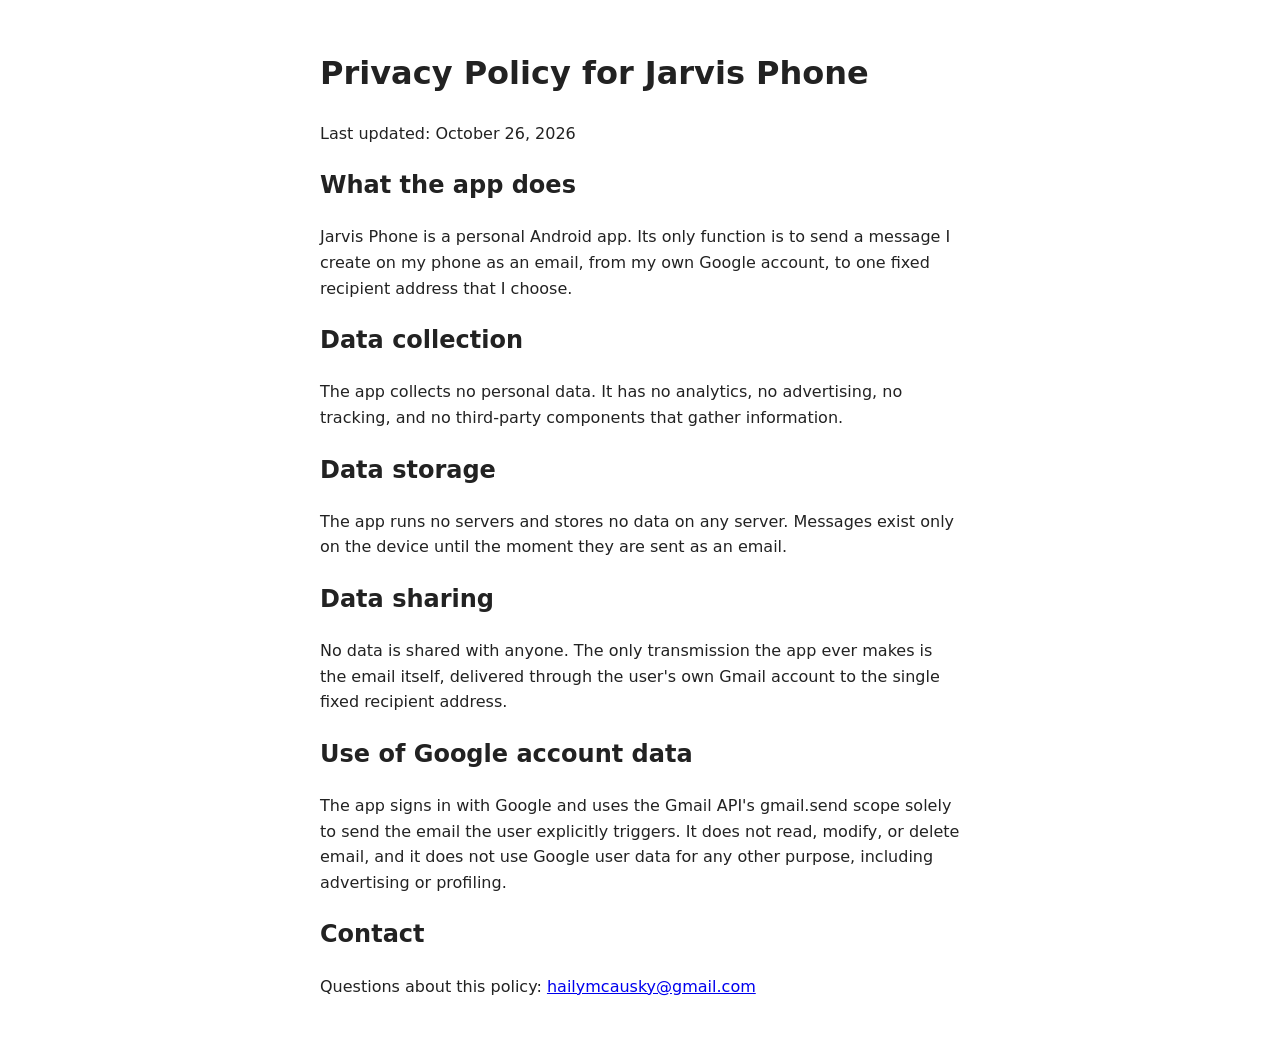
==== privacy.html @ 6da9252f "Add privacy.html This file contains the privacy policy for the Jarvis Phone app, detailing data coll" ====
<!DOCTYPE html>
<html lang="en">
<head>
<meta charset="utf-8">
<meta name="viewport" content="width=device-width, initial-scale=1">
<title>Privacy Policy - Jarvis Phone</title>
<style>body{font-family:system-ui,sans-serif;max-width:640px;margin:3rem auto;padding:0 1rem;line-height:1.6;color:#222}</style>
</head>
<body>
<h1>Privacy Policy for Jarvis Phone</h1>
<p>Last updated: October 26, 2026</p>
<h2>What the app does</h2>
<p>Jarvis Phone is a personal Android app. Its only function is to send a message I create on my phone as an email, from my own Google account, to one fixed recipient address that I choose.</p>
<h2>Data collection</h2>
<p>The app collects no personal data. It has no analytics, no advertising, no tracking, and no third-party components that gather information.</p>
<h2>Data storage</h2>
<p>The app runs no servers and stores no data on any server. Messages exist only on the device until the moment they are sent as an email.</p>
<h2>Data sharing</h2>
<p>No data is shared with anyone. The only transmission the app ever makes is the email itself, delivered through the user's own Gmail account to the single fixed recipient address.</p>
<h2>Use of Google account data</h2>
<p>The app signs in with Google and uses the Gmail API's gmail.send scope solely to send the email the user explicitly triggers. It does not read, modify, or delete email, and it does not use Google user data for any other purpose, including advertising or profiling.</p>
<h2>Contact</h2>
<p>Questions about this policy: <a href="mailto:hailymcausky@gmail.com">hailymcausky@gmail.com</a></p>
</body>
</html>
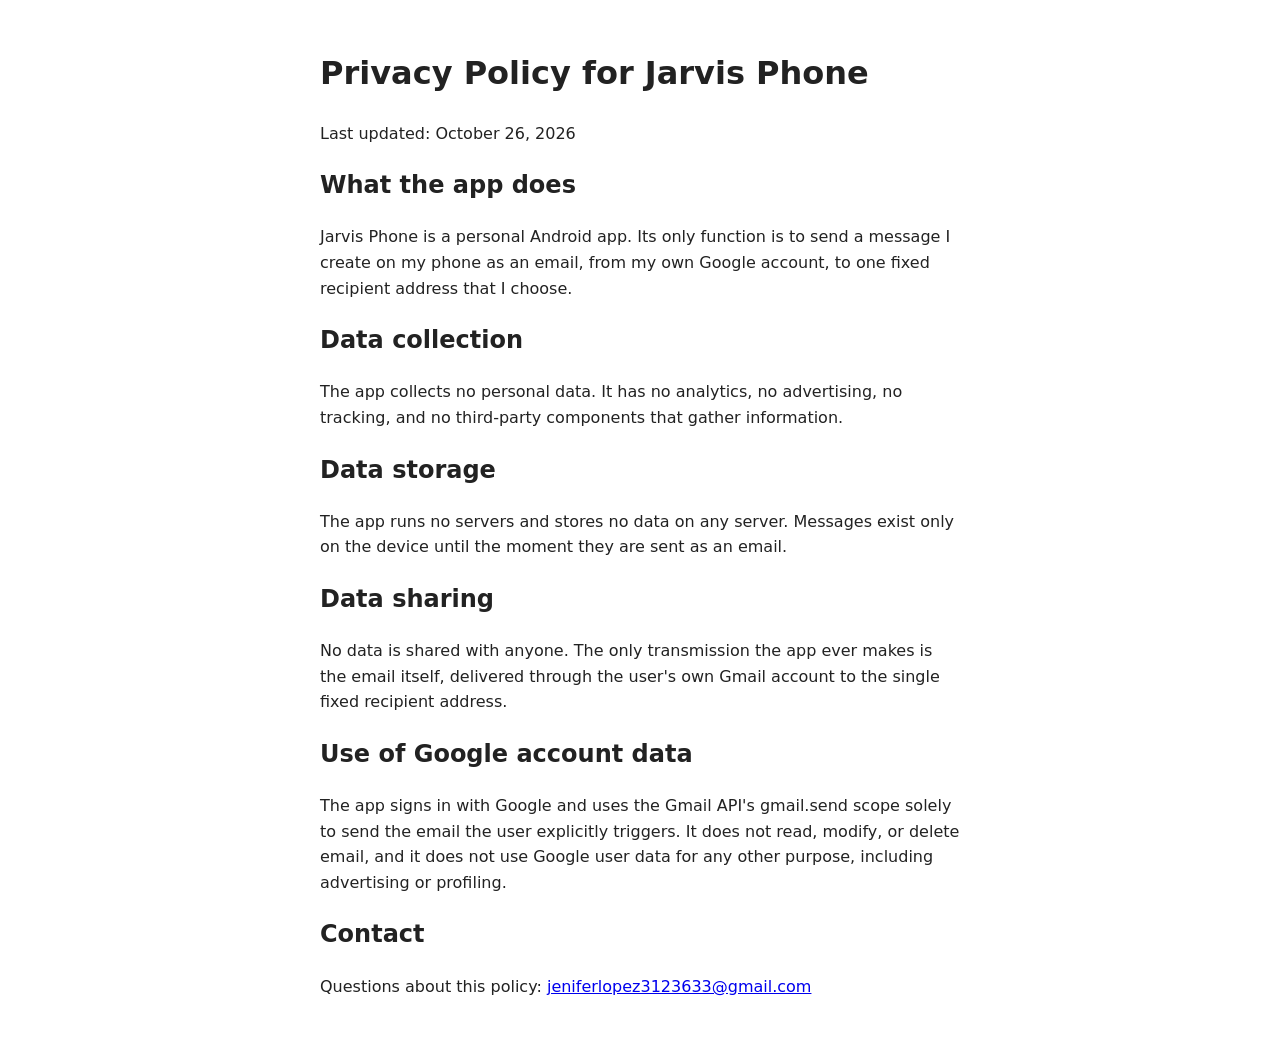
==== commit b80e5192: "Update privacy contact address" ====
--- a/privacy.html
+++ b/privacy.html
@@ -20,6 +20,6 @@
 <h2>Use of Google account data</h2>
 <p>The app signs in with Google and uses the Gmail API's gmail.send scope solely to send the email the user explicitly triggers. It does not read, modify, or delete email, and it does not use Google user data for any other purpose, including advertising or profiling.</p>
 <h2>Contact</h2>
-<p>Questions about this policy: <a href="mailto:hailymcausky@gmail.com">hailymcausky@gmail.com</a></p>
+<p>Questions about this policy: <a href="mailto:jeniferlopez3123633@gmail.com">jeniferlopez3123633@gmail.com</a></p>
 </body>
 </html>
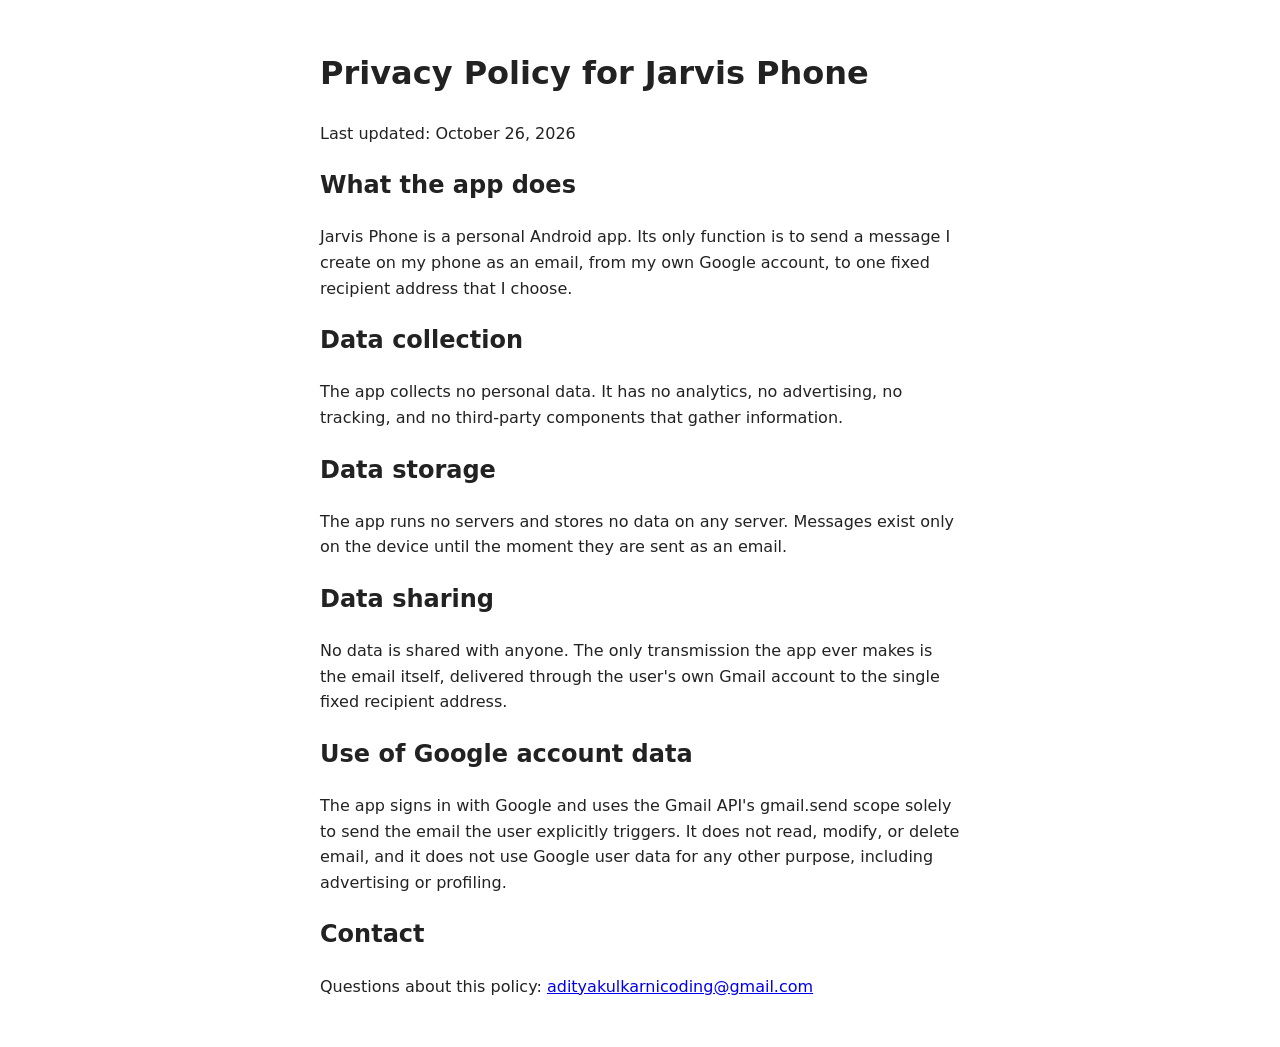
==== commit a9303bc3: "Point the privacy contact at the coding email" ====
--- a/privacy.html
+++ b/privacy.html
@@ -20,6 +20,6 @@
 <h2>Use of Google account data</h2>
 <p>The app signs in with Google and uses the Gmail API's gmail.send scope solely to send the email the user explicitly triggers. It does not read, modify, or delete email, and it does not use Google user data for any other purpose, including advertising or profiling.</p>
 <h2>Contact</h2>
-<p>Questions about this policy: <a href="mailto:jeniferlopez3123633@gmail.com">jeniferlopez3123633@gmail.com</a></p>
+<p>Questions about this policy: <a href="mailto:adityakulkarnicoding@gmail.com">adityakulkarnicoding@gmail.com</a></p>
 </body>
 </html>
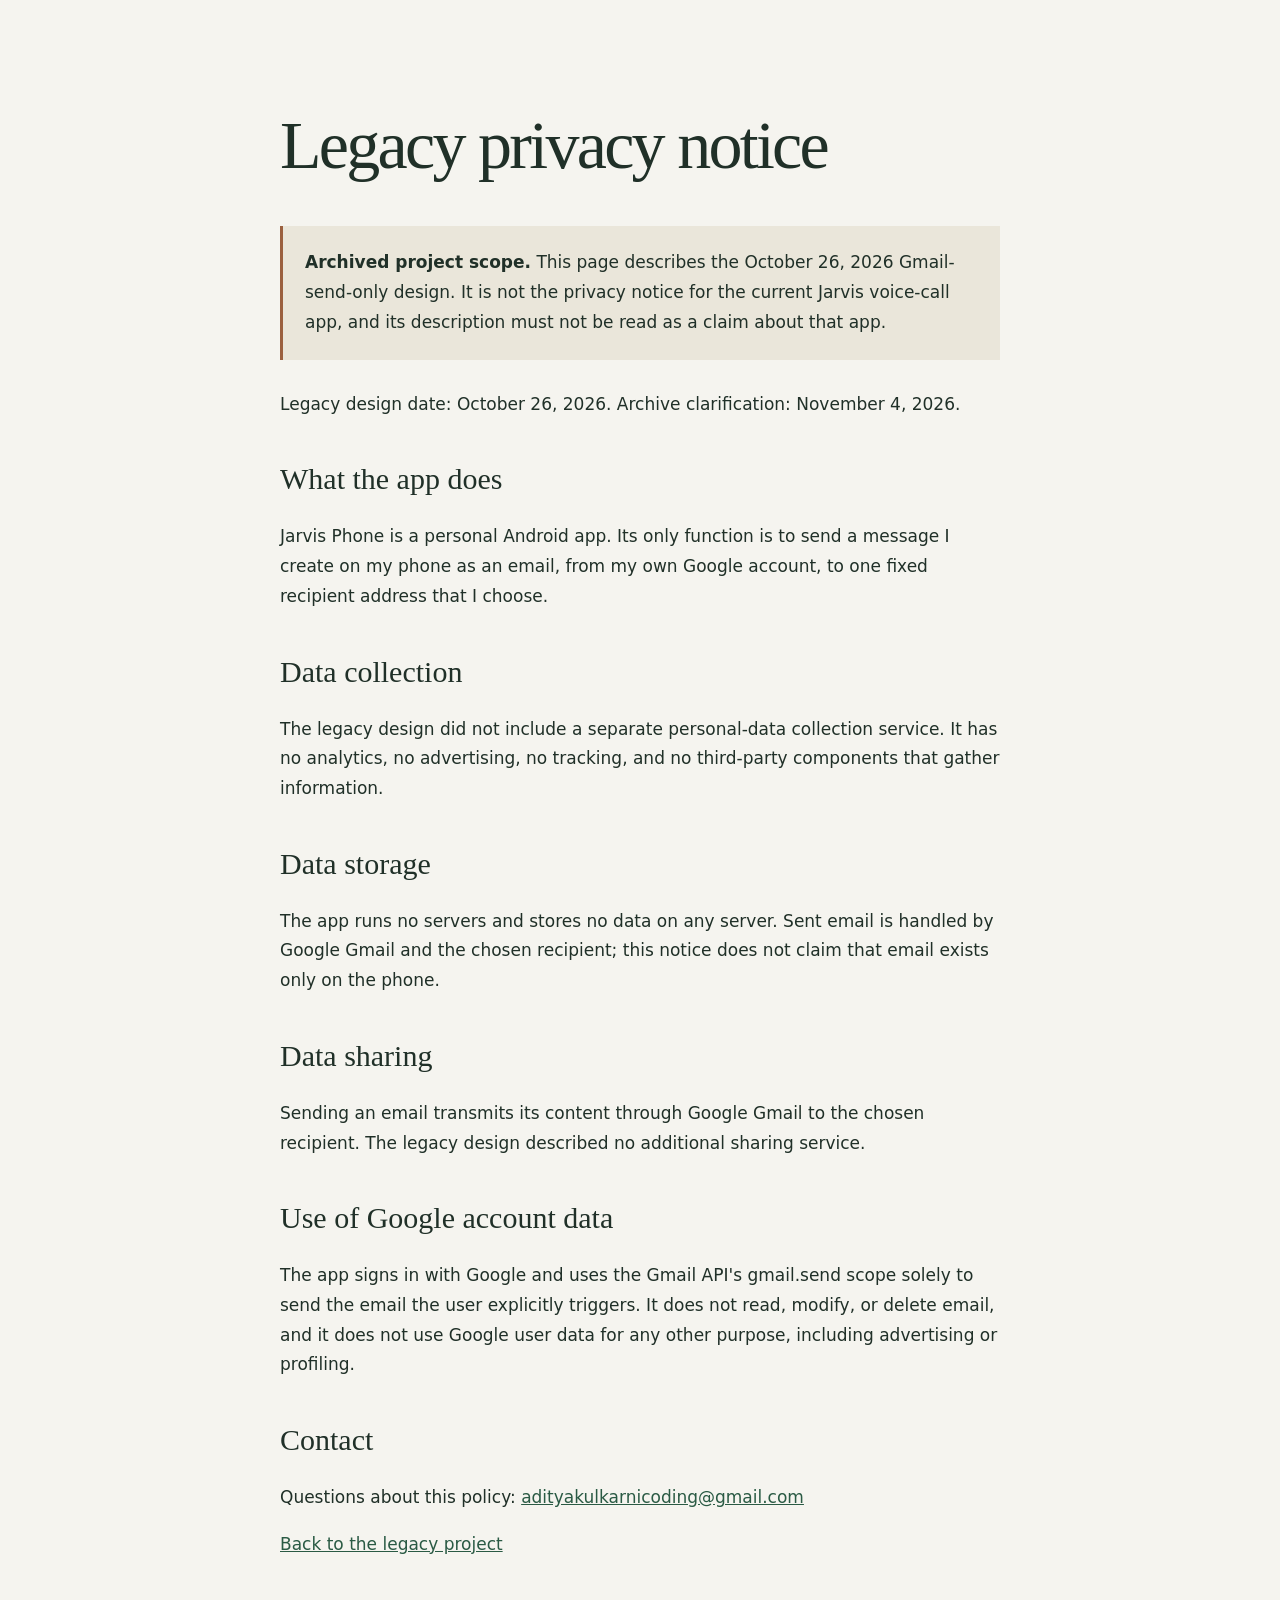
==== commit b13890dd: "Separate the legacy notice from the current voice app" ====
--- a/privacy.html
+++ b/privacy.html
@@ -3,23 +3,23 @@
 <head>
 <meta charset="utf-8">
 <meta name="viewport" content="width=device-width, initial-scale=1">
-<title>Privacy Policy - Jarvis Phone</title>
-<style>body{font-family:system-ui,sans-serif;max-width:640px;margin:3rem auto;padding:0 1rem;line-height:1.6;color:#222}</style>
-</head>
-<body>
-<h1>Privacy Policy for Jarvis Phone</h1>
-<p>Last updated: October 26, 2026</p>
+<title>Legacy privacy notice / Jarvis Phone</title>
+<link rel="stylesheet" href="style.css">
+<meta name="description" content="Archive of the October 2026 Jarvis Phone Gmail-only email-relay design, separate from the current voice-call app."><meta name="referrer" content="strict-origin-when-cross-origin"><meta http-equiv="Content-Security-Policy" content="default-src 'self'; style-src 'self'; object-src 'none'; base-uri 'self'; form-action 'none'"></head>
+<body><main>
+<h1>Legacy privacy notice</h1><aside><strong>Archived project scope.</strong> This page describes the October 26, 2026 Gmail-send-only design. It is not the privacy notice for the current Jarvis voice-call app, and its description must not be read as a claim about that app.</aside>
+<p>Legacy design date: October 26, 2026. Archive clarification: November 4, 2026.</p>
 <h2>What the app does</h2>
 <p>Jarvis Phone is a personal Android app. Its only function is to send a message I create on my phone as an email, from my own Google account, to one fixed recipient address that I choose.</p>
 <h2>Data collection</h2>
-<p>The app collects no personal data. It has no analytics, no advertising, no tracking, and no third-party components that gather information.</p>
+<p>The legacy design did not include a separate personal-data collection service. It has no analytics, no advertising, no tracking, and no third-party components that gather information.</p>
 <h2>Data storage</h2>
-<p>The app runs no servers and stores no data on any server. Messages exist only on the device until the moment they are sent as an email.</p>
+<p>The app runs no servers and stores no data on any server. Sent email is handled by Google Gmail and the chosen recipient; this notice does not claim that email exists only on the phone.</p>
 <h2>Data sharing</h2>
-<p>No data is shared with anyone. The only transmission the app ever makes is the email itself, delivered through the user's own Gmail account to the single fixed recipient address.</p>
+<p>Sending an email transmits its content through Google Gmail to the chosen recipient. The legacy design described no additional sharing service.</p>
 <h2>Use of Google account data</h2>
 <p>The app signs in with Google and uses the Gmail API's gmail.send scope solely to send the email the user explicitly triggers. It does not read, modify, or delete email, and it does not use Google user data for any other purpose, including advertising or profiling.</p>
 <h2>Contact</h2>
 <p>Questions about this policy: <a href="mailto:adityakulkarnicoding@gmail.com">adityakulkarnicoding@gmail.com</a></p>
-</body>
+<p><a href="./">Back to the legacy project</a></p></main></body>
 </html>
--- a/style.css
+++ b/style.css
@@ -0,0 +1 @@
+body{margin:0;background:#f5f4ef;color:#203028;font:17px/1.75 system-ui,sans-serif}main{max-width:720px;margin:auto;padding:64px 24px 80px}h1{font:500 clamp(42px,8vw,68px)/1.05 Georgia,serif;letter-spacing:-.04em}h2{font:500 30px/1.2 Georgia,serif;margin-top:42px}aside{padding:22px;border-left:3px solid #9b603f;background:#eae6da;margin:30px 0}.eyebrow{font:12px monospace;letter-spacing:.1em;color:#8a5034}a{color:#2a5a44;overflow-wrap:anywhere}a:focus-visible{outline:2px solid #9b603f;outline-offset:4px}@media(max-width:600px){main{padding-top:36px}}
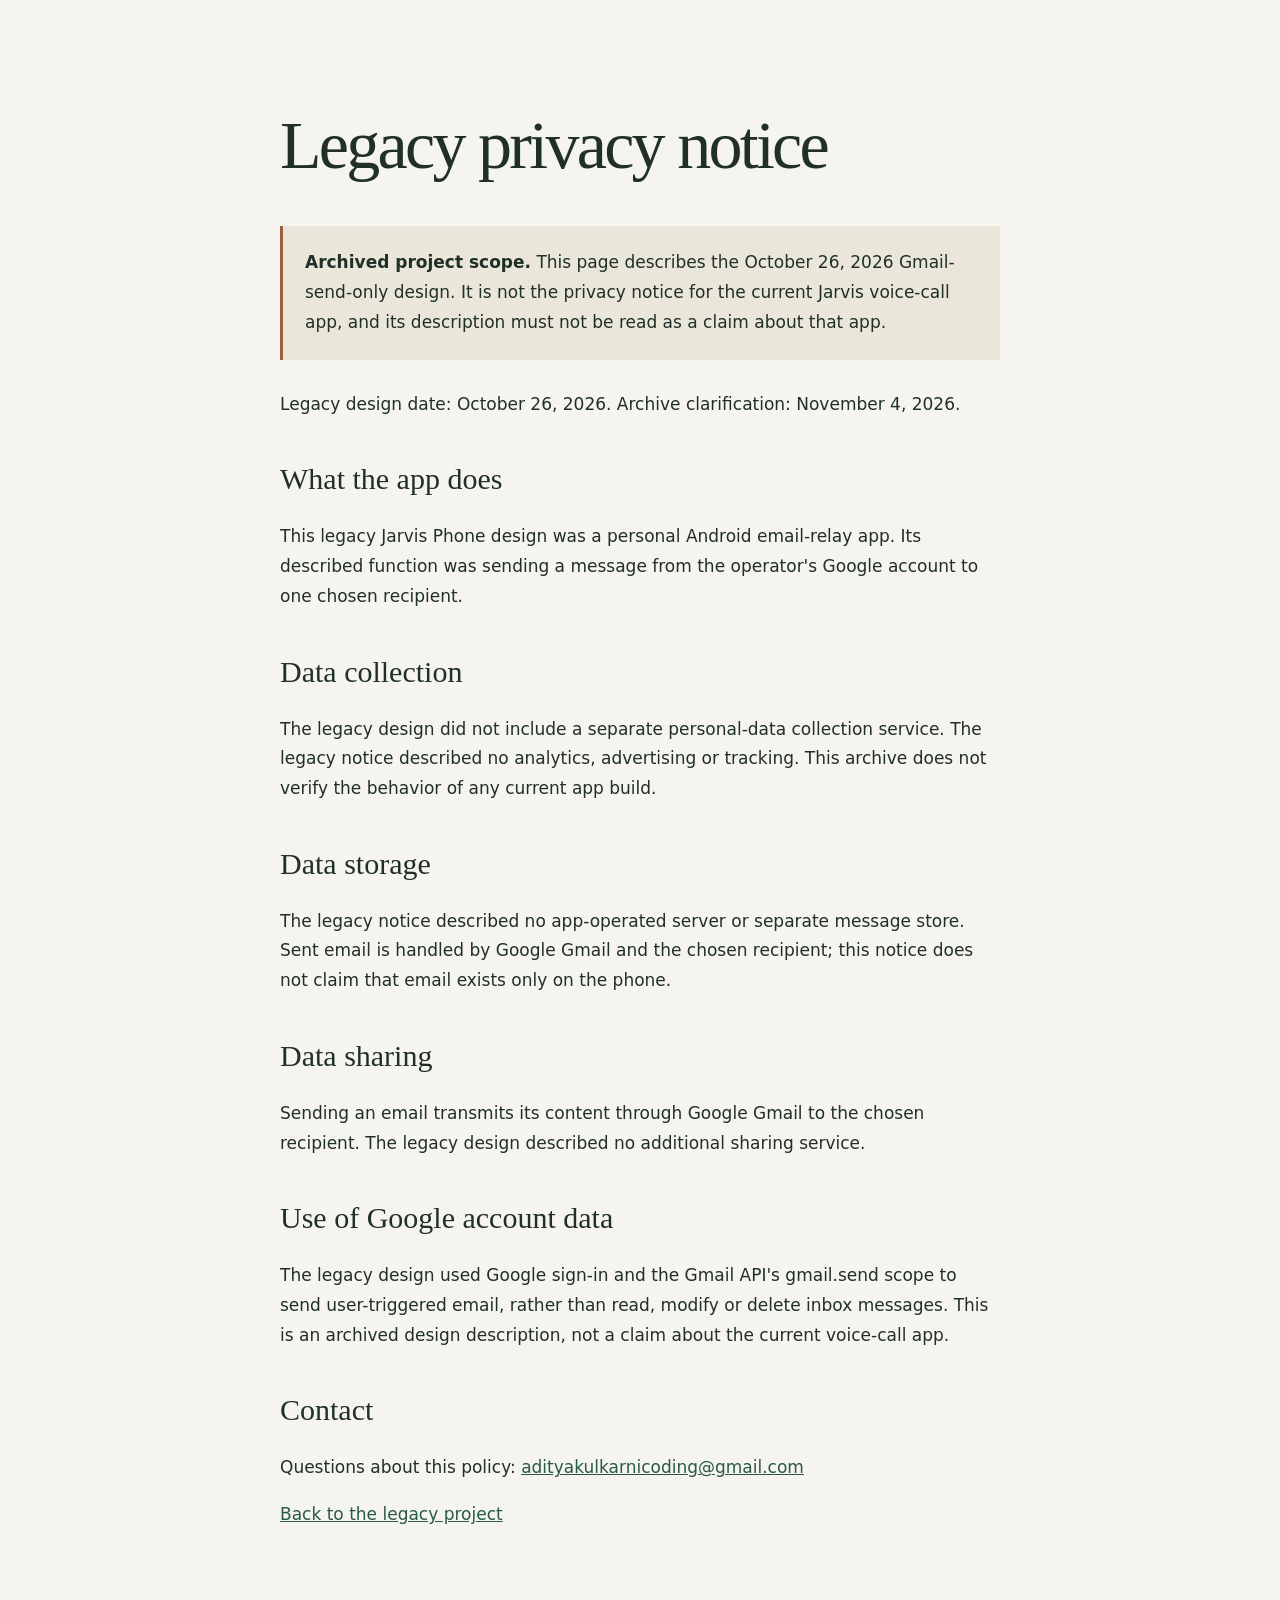
==== commit be16dae4: "Avoid unsupported current-app privacy guarantees" ====
--- a/privacy.html
+++ b/privacy.html
@@ -5,20 +5,20 @@
 <meta name="viewport" content="width=device-width, initial-scale=1">
 <title>Legacy privacy notice / Jarvis Phone</title>
 <link rel="stylesheet" href="style.css">
-<meta name="description" content="Archive of the October 2026 Jarvis Phone Gmail-only email-relay design, separate from the current voice-call app."><meta name="referrer" content="strict-origin-when-cross-origin"><meta http-equiv="Content-Security-Policy" content="default-src 'self'; style-src 'self'; object-src 'none'; base-uri 'self'; form-action 'none'"></head>
+<meta name="description" content="Archive of the October 2026 Jarvis Phone Gmail-only email-relay design, separate from the current voice-call app."><meta name="referrer" content="strict-origin-when-cross-origin"><meta http-equiv="Content-Security-Policy" content="default-src 'self'; style-src 'self'; object-src 'none'; base-uri 'self'; form-action 'none'"><link rel="canonical" href="https://aditya2375.github.io/fieldwork-phone/privacy.html"><meta property="og:title" content="Jarvis Phone / Legacy email relay"><meta property="og:type" content="website"><meta property="og:url" content="https://aditya2375.github.io/fieldwork-phone/privacy.html"><meta property="og:description" content="Archived Gmail-only design, separate from the current voice-call app."><meta name="twitter:card" content="summary"></head>
 <body><main>
 <h1>Legacy privacy notice</h1><aside><strong>Archived project scope.</strong> This page describes the October 26, 2026 Gmail-send-only design. It is not the privacy notice for the current Jarvis voice-call app, and its description must not be read as a claim about that app.</aside>
 <p>Legacy design date: October 26, 2026. Archive clarification: November 4, 2026.</p>
 <h2>What the app does</h2>
-<p>Jarvis Phone is a personal Android app. Its only function is to send a message I create on my phone as an email, from my own Google account, to one fixed recipient address that I choose.</p>
+<p>This legacy Jarvis Phone design was a personal Android email-relay app. Its described function was sending a message from the operator's Google account to one chosen recipient.</p>
 <h2>Data collection</h2>
-<p>The legacy design did not include a separate personal-data collection service. It has no analytics, no advertising, no tracking, and no third-party components that gather information.</p>
+<p>The legacy design did not include a separate personal-data collection service. The legacy notice described no analytics, advertising or tracking. This archive does not verify the behavior of any current app build.</p>
 <h2>Data storage</h2>
-<p>The app runs no servers and stores no data on any server. Sent email is handled by Google Gmail and the chosen recipient; this notice does not claim that email exists only on the phone.</p>
+<p>The legacy notice described no app-operated server or separate message store. Sent email is handled by Google Gmail and the chosen recipient; this notice does not claim that email exists only on the phone.</p>
 <h2>Data sharing</h2>
 <p>Sending an email transmits its content through Google Gmail to the chosen recipient. The legacy design described no additional sharing service.</p>
 <h2>Use of Google account data</h2>
-<p>The app signs in with Google and uses the Gmail API's gmail.send scope solely to send the email the user explicitly triggers. It does not read, modify, or delete email, and it does not use Google user data for any other purpose, including advertising or profiling.</p>
+<p>The legacy design used Google sign-in and the Gmail API's gmail.send scope to send user-triggered email, rather than read, modify or delete inbox messages. This is an archived design description, not a claim about the current voice-call app.</p>
 <h2>Contact</h2>
 <p>Questions about this policy: <a href="mailto:adityakulkarnicoding@gmail.com">adityakulkarnicoding@gmail.com</a></p>
 <p><a href="./">Back to the legacy project</a></p></main></body>
